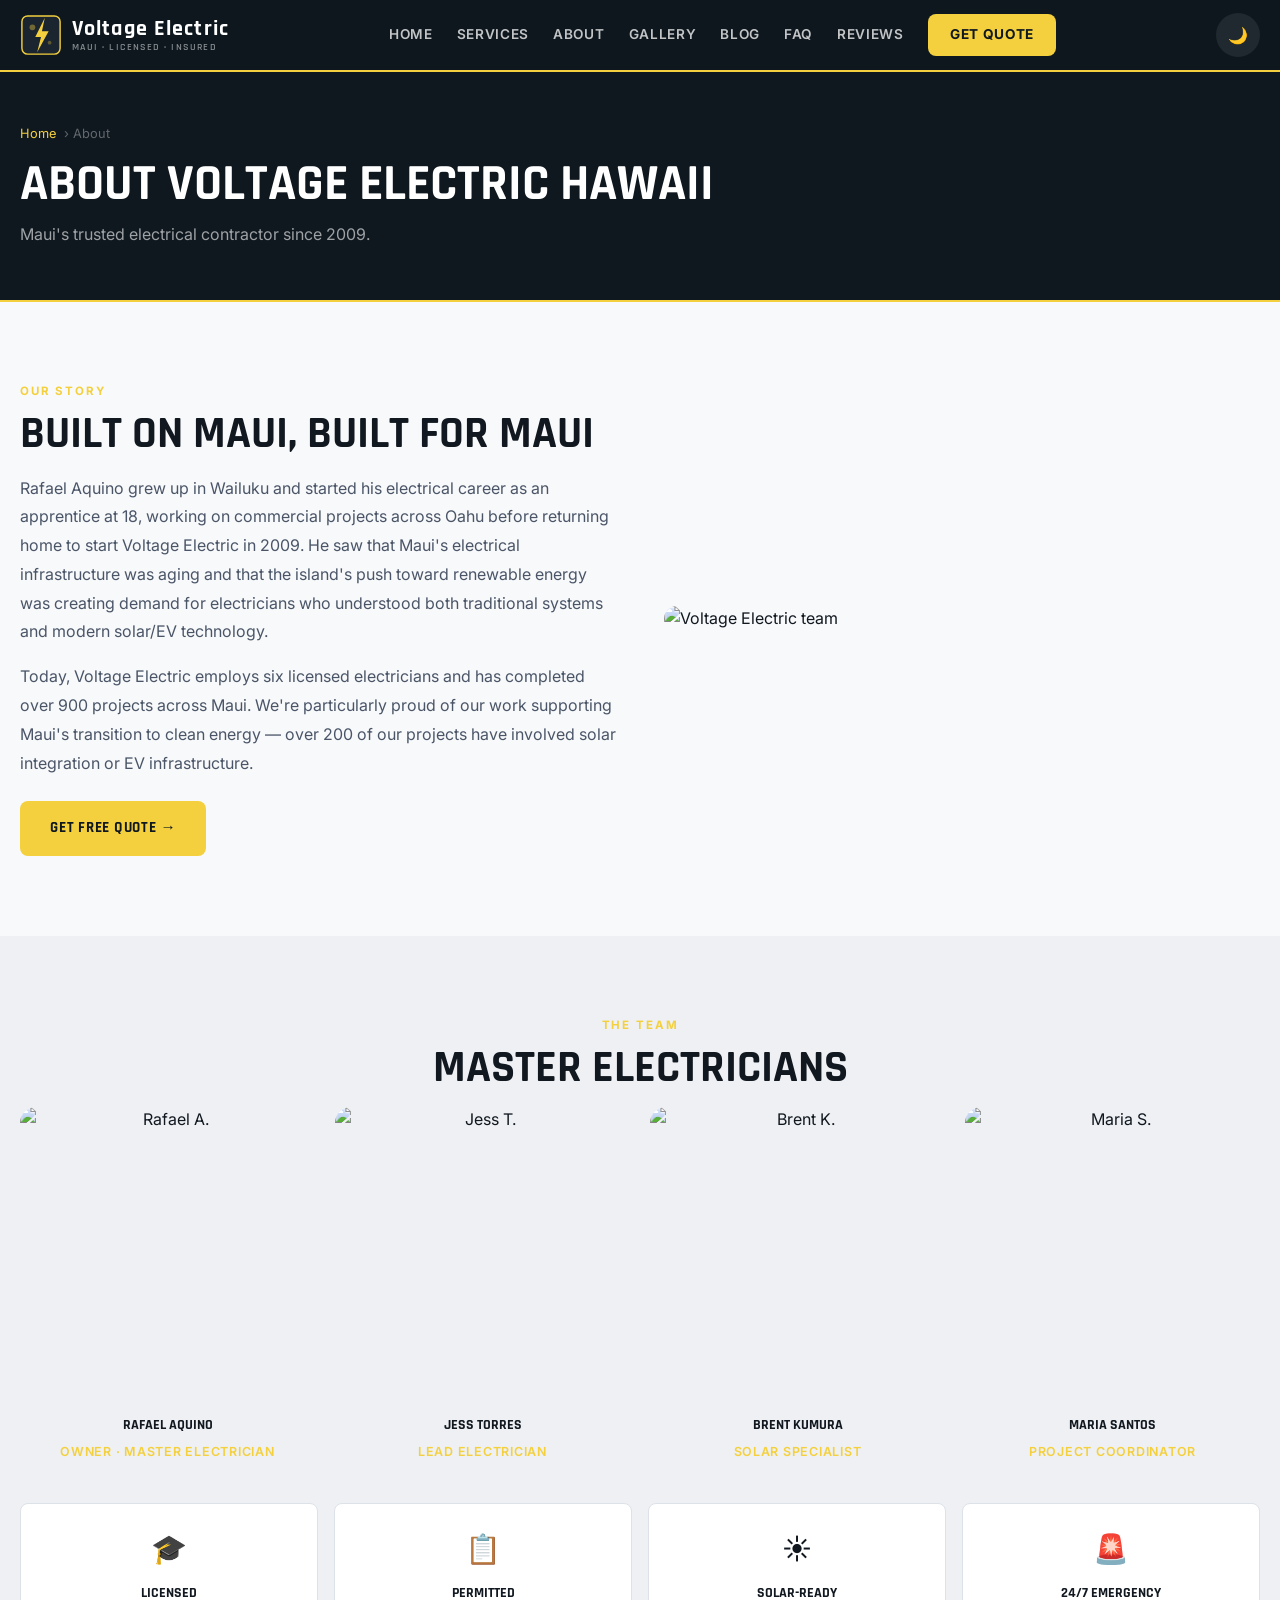
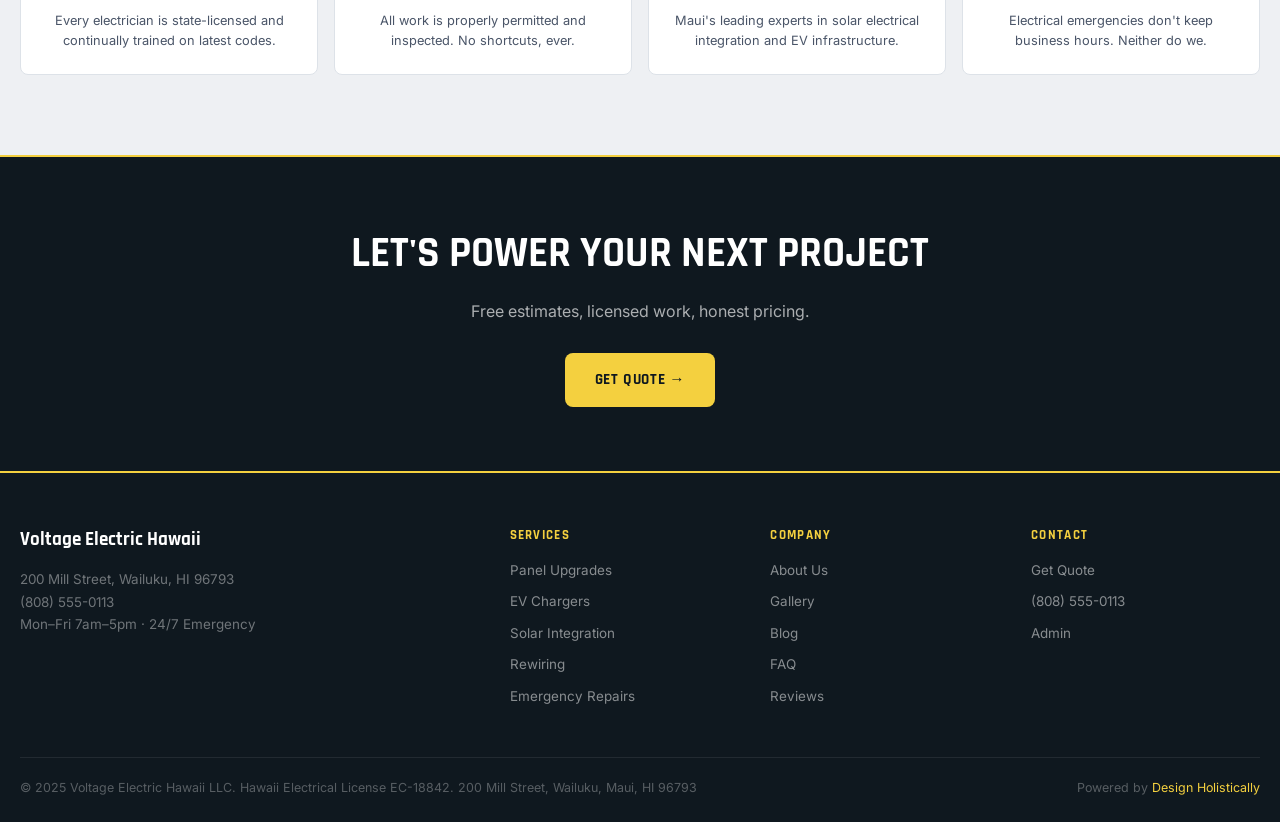
==== about.html @ 3997d010 "Initial commit: Voltage Electric Hawaii — Hawaii sample site (Wailuku, Maui)" ====
<!DOCTYPE html>
<html lang="en" data-theme="light">
<head>
<meta charset="UTF-8"/><meta name="viewport" content="width=device-width,initial-scale=1.0"/>
<title>About Us — Voltage Electric Hawaii</title>
<meta name="description" content="Voltage Electric Hawaii — Powering island homes and businesses. Maui's trusted electrician. Panel upgrades, EV chargers, solar integration, emergency repairs. (808) 555-0113"/>
<meta property="og:title" content="Voltage Electric Hawaii"/><meta property="og:type" content="website"/>
<link rel="stylesheet" href="css/style.css"/>
<script type="application/ld+json">{"@context":"https://schema.org","@type":"LocalBusiness","name":"Voltage Electric Hawaii","telephone":"(808) 555-0113","address":{"@type":"PostalAddress","streetAddress":"200 Mill Street","addressLocality":"Wailuku","addressRegion":"HI","postalCode":"96793"},"priceRange":"$$"}</script>
</head>
<body>
<header class="site-header">
  <div class="header-inner">
    <a href="index.html" class="logo-wrap">
      <svg viewBox="0 0 44 44" fill="none" width="42" height="42" aria-label="Voltage Electric Hawaii logo" xmlns="http://www.w3.org/2000/svg">
  <rect x="2" y="2" width="40" height="40" rx="6" fill="#1A252F"/>
  <rect x="2" y="2" width="40" height="40" rx="6" stroke="#F4D03F" stroke-width="1.5"/>
  <polygon points="26,4 16,24 22,24 18,40 30,18 23,18" fill="#F4D03F"/>
  <circle cx="13" cy="14" r="3" fill="#F4D03F" opacity="0.4"/>
  <circle cx="31" cy="30" r="2" fill="#F4D03F" opacity="0.3"/>
</svg>
      <div class="logo-text">Voltage Electric<span>Maui · Licensed · Insured</span></div>
    </a>
    <nav class="nav-links">
      <a href="index.html">Home</a><a href="services.html">Services</a><a href="about.html">About</a><a href="gallery.html">Gallery</a><a href="blog.html">Blog</a><a href="faq.html">FAQ</a><a href="reviews.html">Reviews</a>
      <a href="booking.html" class="btn-nav">Get Quote</a>
    </nav>
    <div class="header-actions">
      <button class="dark-toggle" id="darkToggle">🌙</button>
      <button class="hamburger" id="hamburger"><span></span><span></span><span></span></button>
    </div>
  </div>
</header>
<nav class="mobile-nav" id="mobileNav">
  <a href="index.html">Home</a><a href="services.html">Services</a><a href="about.html">About</a><a href="gallery.html">Gallery</a><a href="blog.html">Blog</a><a href="faq.html">FAQ</a><a href="reviews.html">Reviews</a><a href="booking.html">Get Quote</a>
</nav>

<div class="page-hero"><div class="page-hero-inner"><div class="breadcrumb"><a href="index.html">Home</a> › About</div><h1>About Voltage Electric Hawaii</h1><p>Maui's trusted electrical contractor since 2009.</p></div></div>
<section><div class="section-inner">
  <div class="about-grid">
    <div class="fade-up">
      <span class="section-label">Our Story</span>
      <h2 class="section-title">Built on Maui, Built for Maui</h2>
      <p style="color:var(--text-muted);line-height:1.8;margin-bottom:16px;">Rafael Aquino grew up in Wailuku and started his electrical career as an apprentice at 18, working on commercial projects across Oahu before returning home to start Voltage Electric in 2009. He saw that Maui's electrical infrastructure was aging and that the island's push toward renewable energy was creating demand for electricians who understood both traditional systems and modern solar/EV technology.</p>
      <p style="color:var(--text-muted);line-height:1.8;margin-bottom:24px;">Today, Voltage Electric employs six licensed electricians and has completed over 900 projects across Maui. We're particularly proud of our work supporting Maui's transition to clean energy — over 200 of our projects have involved solar integration or EV infrastructure.</p>
      <a href="booking.html" class="btn-primary">Get Free Quote →</a>
    </div>
    <div class="fade-up"><img src="https://picsum.photos/560/440?random=1307" alt="Voltage Electric team" style="border-radius:var(--radius-lg);width:100%;object-fit:cover;" /></div>
  </div>
</div></section>
<section class="bg-alt"><div class="section-inner">
  <div class="section-center fade-up"><span class="section-label">The Team</span><h2 class="section-title">Master Electricians</h2></div>
  <div class="team-grid">
    <div class="team-card fade-up"><img src="https://picsum.photos/280/280?random=1308" alt="Rafael A." /><h4>Rafael Aquino</h4><span>Owner · Master Electrician</span></div>
    <div class="team-card fade-up"><img src="https://picsum.photos/280/280?random=1309" alt="Jess T." /><h4>Jess Torres</h4><span>Lead Electrician</span></div>
    <div class="team-card fade-up"><img src="https://picsum.photos/280/280?random=1310" alt="Brent K." /><h4>Brent Kumura</h4><span>Solar Specialist</span></div>
    <div class="team-card fade-up"><img src="https://picsum.photos/280/280?random=1311" alt="Maria S." /><h4>Maria Santos</h4><span>Project Coordinator</span></div>
  </div>
  <div class="values-grid" style="margin-top:40px;">
    <div class="value-card fade-up"><div class="value-icon">🎓</div><h4>Licensed</h4><p>Every electrician is state-licensed and continually trained on latest codes.</p></div>
    <div class="value-card fade-up"><div class="value-icon">📋</div><h4>Permitted</h4><p>All work is properly permitted and inspected. No shortcuts, ever.</p></div>
    <div class="value-card fade-up"><div class="value-icon">☀️</div><h4>Solar-Ready</h4><p>Maui's leading experts in solar electrical integration and EV infrastructure.</p></div>
    <div class="value-card fade-up"><div class="value-icon">🚨</div><h4>24/7 Emergency</h4><p>Electrical emergencies don't keep business hours. Neither do we.</p></div>
  </div>
</div></section>
<div class="cta-band"><h2>Let's Power Your Next Project</h2><p>Free estimates, licensed work, honest pricing.</p><a href="booking.html" class="btn-primary">Get Quote →</a></div>
<footer class="site-footer">
  <div class="footer-inner">
    <div class="footer-grid">
      <div class="footer-brand">
        <div style="font-family:'Rajdhani',sans-serif;font-weight:700;font-size:1.2rem;color:#fff;">Voltage Electric Hawaii</div>
        <p>200 Mill Street, Wailuku, HI 96793<br>(808) 555-0113<br>Mon–Fri 7am–5pm · 24/7 Emergency</p>
      </div>
      <div class="footer-col"><h4>Services</h4><a href="services.html">Panel Upgrades</a><a href="services.html">EV Chargers</a><a href="services.html">Solar Integration</a><a href="services.html">Rewiring</a><a href="services.html">Emergency Repairs</a></div>
      <div class="footer-col"><h4>Company</h4><a href="about.html">About Us</a><a href="gallery.html">Gallery</a><a href="blog.html">Blog</a><a href="faq.html">FAQ</a><a href="reviews.html">Reviews</a></div>
      <div class="footer-col"><h4>Contact</h4><a href="booking.html">Get Quote</a><a href="tel:8085550113">(808) 555-0113</a><a href="admin.html">Admin</a></div>
    </div>
    <div class="footer-bottom">
      <span>© 2025 Voltage Electric Hawaii LLC. Hawaii Electrical License EC-18842. 200 Mill Street, Wailuku, Maui, HI 96793</span>
      <span>Powered by <a href="https://designholistically.com" target="_blank">Design Holistically</a></span>
    </div>
  </div>
</footer>
<button class="back-top" id="backTop">↑</button>
<script src="js/main.js"></script>
</body>
</html>
---- css/style.css ----
@import url('https://fonts.googleapis.com/css2?family=Rajdhani:wght@500;600;700&family=Inter:wght@400;500;600;700&display=swap');
:root {
  --primary: #1A252F;
  --primary-light: #243342;
  --primary-dark: #0f181f;
  --accent: #F4D03F;
  --accent-light: #f7dc6f;
  --accent-dark: #d4ac0d;
  --bg: #f8f9fa;
  --bg-secondary: #eef0f3;
  --bg-card: #ffffff;
  --text: #111820;
  --text-muted: #4a5568;
  --text-light: #8899aa;
  --border: #dde2e8;
  --shadow: 0 4px 24px rgba(26,37,47,0.10);
  --shadow-lg: 0 12px 48px rgba(26,37,47,0.18);
  --radius: 8px;
  --radius-lg: 16px;
  --header-h: 72px;
  --transition: 0.3s cubic-bezier(0.4,0,0.2,1);
}
[data-theme="dark"] {
  --bg: #0a1017;
  --bg-secondary: #111820;
  --bg-card: #19242f;
  --text: #e8ecf0;
  --text-muted: #7a8fa0;
  --text-light: #4a5f70;
  --border: #243342;
}
*, *::before, *::after { box-sizing: border-box; margin: 0; padding: 0; }
html { scroll-behavior: smooth; }
body { font-family: 'Inter', sans-serif; background: var(--bg); color: var(--text); line-height: 1.6; transition: background var(--transition), color var(--transition); }
img { max-width: 100%; display: block; }
a { color: inherit; text-decoration: none; }
button { cursor: pointer; border: none; background: none; font-family: inherit; }
.site-header { position: fixed; top: 0; left: 0; right: 0; z-index: 1000; height: var(--header-h); backdrop-filter: blur(16px); background: rgba(15,24,31,0.93); border-bottom: 2px solid var(--accent); display: flex; align-items: center; }
.header-inner { max-width: 1280px; margin: 0 auto; padding: 0 20px; width: 100%; display: flex; align-items: center; justify-content: space-between; }
.logo-wrap { display: flex; align-items: center; gap: 10px; }
.logo-text { font-family: 'Rajdhani', sans-serif; font-size: 1.4rem; font-weight: 700; color: #fff; letter-spacing: 0.05em; line-height: 1.1; }
.logo-text span { color: var(--accent); display: block; font-size: 0.65rem; font-weight: 600; letter-spacing: 0.14em; text-transform: uppercase; color: rgba(255,255,255,0.5); }
.nav-links { display: none; gap: 24px; align-items: center; }
.nav-links a { color: rgba(255,255,255,0.75); font-weight: 600; font-size: 0.85rem; letter-spacing: 0.05em; text-transform: uppercase; transition: color var(--transition); }
.nav-links a:hover { color: var(--accent); }
.nav-links .btn-nav { background: var(--accent); color: var(--primary-dark); padding: 10px 22px; border-radius: var(--radius); font-weight: 700; }
.header-actions { display: flex; align-items: center; gap: 10px; }
.dark-toggle { width: 44px; height: 44px; border-radius: 50%; background: rgba(255,255,255,0.08); color: #fff; display: flex; align-items: center; justify-content: center; font-size: 1rem; }
.dark-toggle:hover { background: var(--accent); color: var(--primary-dark); }
.hamburger { width: 44px; height: 44px; display: flex; flex-direction: column; align-items: center; justify-content: center; gap: 5px; background: rgba(255,255,255,0.08); border-radius: var(--radius); }
.hamburger span { display: block; width: 22px; height: 2px; background: #fff; border-radius: 2px; transition: all var(--transition); }
.hamburger.active span:nth-child(1) { transform: rotate(45deg) translate(5px,5px); }
.hamburger.active span:nth-child(2) { opacity: 0; }
.hamburger.active span:nth-child(3) { transform: rotate(-45deg) translate(5px,-5px); }
@media(min-width:768px){ .nav-links { display: flex; } .hamburger { display: none; } }
.mobile-nav { position: fixed; top: var(--header-h); left: 0; right: 0; bottom: 0; background: var(--primary-dark); z-index: 999; transform: translateX(100%); transition: transform var(--transition); padding: 28px 20px; display: flex; flex-direction: column; gap: 6px; }
.mobile-nav.open { transform: translateX(0); }
.mobile-nav a { color: #fff; font-size: 1.15rem; font-weight: 600; padding: 13px 0; border-bottom: 1px solid rgba(255,255,255,0.08); text-transform: uppercase; letter-spacing: 0.05em; }
.hero { min-height: 100vh; display: flex; align-items: center; position: relative; overflow: hidden; padding-top: var(--header-h); background: var(--primary-dark); }
.hero-bg { position: absolute; inset: 0; }
.hero-bg img { width: 100%; height: 100%; object-fit: cover; opacity: 0.2; }
.hero-overlay { position: absolute; inset: 0; background: linear-gradient(135deg, rgba(15,24,31,0.98) 0%, rgba(15,24,31,0.7) 100%); }
.hero-content { position: relative; z-index: 1; max-width: 1280px; margin: 0 auto; padding: 80px 20px; }
.hero-badge { display: inline-flex; align-items: center; gap: 8px; background: rgba(244,208,63,0.15); border: 1px solid var(--accent); color: var(--accent); padding: 6px 14px; border-radius: var(--radius); font-size: 0.75rem; font-weight: 700; letter-spacing: 0.12em; text-transform: uppercase; margin-bottom: 20px; }
.hero h1 { font-family: 'Rajdhani', sans-serif; font-size: clamp(3rem, 9vw, 6.5rem); font-weight: 700; color: #fff; line-height: 0.95; letter-spacing: -0.01em; margin-bottom: 20px; text-transform: uppercase; }
.hero h1 em { color: var(--accent); font-style: normal; }
.hero p { font-size: clamp(1rem, 2vw, 1.15rem); color: rgba(255,255,255,0.7); max-width: 520px; margin-bottom: 36px; }
.hero-cta { display: flex; flex-wrap: wrap; gap: 14px; }
.btn-primary { display: inline-flex; align-items: center; gap: 8px; background: var(--accent); color: var(--primary-dark); padding: 15px 30px; border-radius: var(--radius); font-weight: 700; font-size: 0.95rem; letter-spacing: 0.05em; transition: all var(--transition); text-transform: uppercase; font-family: 'Rajdhani', sans-serif; }
.btn-primary:hover { background: var(--accent-light); transform: translateY(-2px); box-shadow: 0 8px 24px rgba(244,208,63,0.35); }
.btn-secondary { display: inline-flex; align-items: center; gap: 8px; background: transparent; color: #fff; padding: 14px 30px; border-radius: var(--radius); font-weight: 700; font-size: 0.95rem; border: 2px solid rgba(255,255,255,0.3); letter-spacing: 0.05em; transition: all var(--transition); text-transform: uppercase; font-family: 'Rajdhani', sans-serif; }
.btn-secondary:hover { border-color: var(--accent); color: var(--accent); }
.hero-stats { display: flex; flex-wrap: wrap; gap: 40px; margin-top: 56px; padding-top: 36px; border-top: 1px solid rgba(255,255,255,0.1); }
.stat-num { font-family: 'Rajdhani', sans-serif; font-size: 2.4rem; font-weight: 700; color: var(--accent); line-height: 1; }
.stat-label { font-size: 0.72rem; color: rgba(255,255,255,0.45); text-transform: uppercase; letter-spacing: 0.1em; margin-top: 4px; }
section { padding: 80px 20px; }
.section-inner { max-width: 1280px; margin: 0 auto; }
.section-label { font-size: 0.72rem; font-weight: 700; color: var(--accent); letter-spacing: 0.16em; text-transform: uppercase; margin-bottom: 10px; display: block; }
.section-title { font-family: 'Rajdhani', sans-serif; font-size: clamp(1.8rem, 4vw, 2.8rem); font-weight: 700; color: var(--text); line-height: 1.1; margin-bottom: 14px; text-transform: uppercase; }
.section-sub { color: var(--text-muted); font-size: 1rem; max-width: 540px; margin-bottom: 44px; }
.section-center { text-align: center; }
.section-center .section-sub { margin-left: auto; margin-right: auto; }
.bg-alt { background: var(--bg-secondary); }
.services-grid { display: grid; grid-template-columns: 1fr; gap: 20px; }
@media(min-width:600px){ .services-grid { grid-template-columns: 1fr 1fr; } }
@media(min-width:1024px){ .services-grid { grid-template-columns: repeat(3, 1fr); } }
.service-card { background: var(--bg-card); border: 1px solid var(--border); border-radius: var(--radius-lg); padding: 28px; transition: all var(--transition); position: relative; overflow: hidden; }
.service-card::after { content: ''; position: absolute; bottom: 0; left: 0; right: 0; height: 3px; background: var(--accent); transform: scaleX(0); transition: transform var(--transition); transform-origin: left; }
.service-card:hover::after { transform: scaleX(1); }
.service-card:hover { transform: translateY(-4px); box-shadow: var(--shadow-lg); }
.service-icon { width: 52px; height: 52px; background: linear-gradient(135deg, var(--primary), var(--primary-light)); border-radius: var(--radius); display: flex; align-items: center; justify-content: center; margin-bottom: 18px; color: var(--accent); font-size: 1.4rem; border: 1px solid rgba(244,208,63,0.2); }
.service-card h3 { font-family: 'Rajdhani', sans-serif; font-size: 1.25rem; font-weight: 700; margin-bottom: 10px; text-transform: uppercase; letter-spacing: 0.04em; }
.service-card p { color: var(--text-muted); font-size: 0.9rem; line-height: 1.65; }
.service-price { margin-top: 16px; padding-top: 14px; border-top: 1px solid var(--border); font-weight: 700; color: var(--accent); font-size: 0.9rem; font-family: 'Rajdhani', sans-serif; }
.testimonials-grid { display: grid; grid-template-columns: 1fr; gap: 20px; }
@media(min-width:768px){ .testimonials-grid { grid-template-columns: repeat(3, 1fr); } }
.testimonial-card { background: var(--bg-card); border: 1px solid var(--border); border-radius: var(--radius-lg); padding: 24px; border-top: 3px solid var(--accent); }
.stars { color: var(--accent); font-size: 0.9rem; margin-bottom: 12px; letter-spacing: 2px; }
.testimonial-card blockquote { color: var(--text-muted); font-size: 0.9rem; line-height: 1.7; margin-bottom: 18px; }
.reviewer { display: flex; align-items: center; gap: 12px; }
.reviewer img { width: 44px; height: 44px; border-radius: 50%; object-fit: cover; }
.reviewer-name { font-weight: 700; font-size: 0.88rem; }
.reviewer-loc { font-size: 0.75rem; color: var(--text-muted); }
.cta-band { background: var(--primary-dark); padding: 64px 20px; text-align: center; border-top: 2px solid var(--accent); }
.cta-band h2 { font-family: 'Rajdhani', sans-serif; font-size: clamp(1.8rem, 4vw, 2.6rem); font-weight: 700; color: #fff; text-transform: uppercase; margin-bottom: 12px; }
.cta-band p { color: rgba(255,255,255,0.65); font-size: 1rem; margin-bottom: 28px; max-width: 440px; margin-left: auto; margin-right: auto; }
.team-grid { display: grid; grid-template-columns: 1fr 1fr; gap: 20px; }
@media(min-width:768px){ .team-grid { grid-template-columns: repeat(4, 1fr); } }
.team-card { text-align: center; }
.team-card img { width: 100%; aspect-ratio: 1; object-fit: cover; border-radius: var(--radius-lg); margin-bottom: 12px; }
.team-card h4 { font-weight: 700; font-size: 0.9rem; font-family: 'Rajdhani', sans-serif; text-transform: uppercase; }
.team-card span { font-size: 0.78rem; color: var(--accent); font-weight: 600; text-transform: uppercase; letter-spacing: 0.06em; }
.gallery-grid { display: grid; grid-template-columns: repeat(2, 1fr); gap: 10px; }
@media(min-width:600px){ .gallery-grid { grid-template-columns: repeat(3, 1fr); } }
@media(min-width:1024px){ .gallery-grid { grid-template-columns: repeat(4, 1fr); } }
.gallery-item { position: relative; overflow: hidden; border-radius: var(--radius); aspect-ratio: 4/3; }
.gallery-item img { width: 100%; height: 100%; object-fit: cover; transition: transform 0.4s ease; }
.gallery-item:hover img { transform: scale(1.07); }
.blog-grid { display: grid; grid-template-columns: 1fr; gap: 24px; }
@media(min-width:600px){ .blog-grid { grid-template-columns: 1fr 1fr; } }
@media(min-width:1024px){ .blog-grid { grid-template-columns: repeat(3, 1fr); } }
.blog-card { background: var(--bg-card); border: 1px solid var(--border); border-radius: var(--radius-lg); overflow: hidden; transition: all var(--transition); }
.blog-card:hover { transform: translateY(-4px); box-shadow: var(--shadow-lg); }
.blog-card img { width: 100%; height: 190px; object-fit: cover; }
.blog-card-body { padding: 20px; }
.blog-tag { display: inline-block; background: var(--accent); color: var(--primary-dark); font-size: 0.7rem; font-weight: 700; padding: 3px 10px; border-radius: 4px; text-transform: uppercase; letter-spacing: 0.08em; margin-bottom: 10px; font-family: 'Rajdhani', sans-serif; }
.blog-card h3 { font-family: 'Rajdhani', sans-serif; font-size: 1.15rem; font-weight: 700; line-height: 1.3; margin-bottom: 8px; text-transform: uppercase; }
.blog-card p { color: var(--text-muted); font-size: 0.86rem; line-height: 1.6; }
.blog-card-meta { margin-top: 12px; font-size: 0.75rem; color: var(--text-light); }
.booking-wrap { max-width: 700px; margin: 0 auto; background: var(--bg-card); border: 1px solid var(--border); border-radius: var(--radius-lg); padding: 36px; }
.step-indicator { display: flex; gap: 6px; margin-bottom: 36px; }
.step { flex: 1; height: 3px; background: var(--border); border-radius: 2px; transition: background var(--transition); }
.step.active { background: var(--accent); }
.step.done { background: var(--primary); }
.form-step { display: none; }
.form-step.active { display: block; }
.form-step h3 { font-family: 'Rajdhani', sans-serif; font-size: 1.4rem; font-weight: 700; margin-bottom: 22px; text-transform: uppercase; }
.form-group { margin-bottom: 18px; }
.form-group label { display: block; font-weight: 600; font-size: 0.85rem; margin-bottom: 6px; }
.form-group input, .form-group select, .form-group textarea { width: 100%; padding: 12px 14px; border: 2px solid var(--border); border-radius: var(--radius); background: var(--bg); color: var(--text); font-family: inherit; font-size: 0.95rem; transition: border-color var(--transition); }
.form-group input:focus, .form-group select:focus, .form-group textarea:focus { outline: none; border-color: var(--accent); }
.service-option { display: flex; align-items: center; gap: 12px; padding: 14px; border: 2px solid var(--border); border-radius: var(--radius); margin-bottom: 8px; cursor: pointer; transition: all var(--transition); }
.service-option:hover, .service-option.selected { border-color: var(--accent); background: rgba(244,208,63,0.05); }
.form-nav { display: flex; justify-content: space-between; align-items: center; margin-top: 24px; }
.btn-outline { background: transparent; border: 2px solid var(--border); color: var(--text); padding: 11px 26px; border-radius: var(--radius); font-weight: 700; font-size: 0.88rem; transition: all var(--transition); font-family: 'Rajdhani', sans-serif; text-transform: uppercase; }
.btn-outline:hover { border-color: var(--accent); color: var(--accent); }
.confirmation { text-align: center; padding: 36px 0; }
.confirmation .check { width: 68px; height: 68px; background: #27ae60; border-radius: 50%; display: flex; align-items: center; justify-content: center; margin: 0 auto 20px; font-size: 1.8rem; color: #fff; }
.faq-list { max-width: 780px; margin: 0 auto; }
.faq-item { border-bottom: 1px solid var(--border); }
.faq-q { width: 100%; text-align: left; padding: 20px 0; display: flex; justify-content: space-between; align-items: center; font-weight: 600; font-size: 0.95rem; color: var(--text); gap: 14px; background: none; }
.faq-q .icon { width: 26px; height: 26px; min-width: 26px; border-radius: 50%; background: var(--accent); color: var(--primary-dark); display: flex; align-items: center; justify-content: center; font-size: 1rem; transition: transform var(--transition); font-weight: 700; }
.faq-item.open .faq-q .icon { transform: rotate(45deg); }
.faq-a { display: none; padding: 0 0 18px; color: var(--text-muted); line-height: 1.7; font-size: 0.92rem; }
.faq-item.open .faq-a { display: block; }
.reviews-grid { display: grid; grid-template-columns: 1fr; gap: 18px; }
@media(min-width:600px){ .reviews-grid { grid-template-columns: 1fr 1fr; } }
@media(min-width:1024px){ .reviews-grid { grid-template-columns: repeat(4, 1fr); } }
.review-card { background: var(--bg-card); border: 1px solid var(--border); border-radius: var(--radius-lg); padding: 22px; }
.review-top { display: flex; align-items: center; gap: 10px; margin-bottom: 12px; }
.review-top img { width: 46px; height: 46px; border-radius: 50%; object-fit: cover; }
.review-name { font-weight: 700; font-size: 0.88rem; }
.review-date { font-size: 0.72rem; color: var(--text-light); }
.review-body { color: var(--text-muted); font-size: 0.86rem; line-height: 1.65; }
.about-grid { display: grid; grid-template-columns: 1fr; gap: 48px; align-items: center; }
@media(min-width:768px){ .about-grid { grid-template-columns: 1fr 1fr; } }
.values-grid { display: grid; grid-template-columns: 1fr 1fr; gap: 16px; margin-top: 40px; }
@media(min-width:768px){ .values-grid { grid-template-columns: repeat(4, 1fr); } }
.value-card { background: var(--bg-card); border: 1px solid var(--border); border-radius: var(--radius); padding: 22px; text-align: center; }
.value-icon { font-size: 1.8rem; margin-bottom: 10px; }
.value-card h4 { font-weight: 700; font-size: 0.88rem; font-family: 'Rajdhani', sans-serif; text-transform: uppercase; margin-bottom: 6px; }
.value-card p { font-size: 0.8rem; color: var(--text-muted); }
.site-footer { background: var(--primary-dark); color: rgba(255,255,255,0.65); padding: 52px 20px 24px; border-top: 2px solid var(--accent); }
.footer-inner { max-width: 1280px; margin: 0 auto; }
.footer-grid { display: grid; grid-template-columns: 1fr; gap: 32px; margin-bottom: 40px; }
@media(min-width:768px){ .footer-grid { grid-template-columns: 2fr 1fr 1fr 1fr; } }
.footer-brand p { font-size: 0.84rem; line-height: 1.7; margin-top: 12px; color: rgba(255,255,255,0.4); }
.footer-col h4 { color: var(--accent); font-weight: 700; font-size: 0.8rem; text-transform: uppercase; letter-spacing: 0.1em; margin-bottom: 14px; font-family: 'Rajdhani', sans-serif; }
.footer-col a { display: block; color: rgba(255,255,255,0.5); font-size: 0.84rem; margin-bottom: 10px; transition: color var(--transition); }
.footer-col a:hover { color: var(--accent); }
.footer-bottom { border-top: 1px solid rgba(255,255,255,0.08); padding-top: 20px; display: flex; flex-wrap: wrap; gap: 12px; justify-content: space-between; font-size: 0.78rem; color: rgba(255,255,255,0.3); }
.footer-bottom a { color: var(--accent); }
.back-top { position: fixed; bottom: 28px; right: 24px; width: 48px; height: 48px; background: var(--accent); color: var(--primary-dark); border-radius: 50%; display: flex; align-items: center; justify-content: center; font-size: 1.2rem; z-index: 900; opacity: 0; pointer-events: none; transition: all var(--transition); }
.back-top.show { opacity: 1; pointer-events: auto; }
.fade-up { opacity: 0; transform: translateY(28px); transition: opacity 0.6s ease, transform 0.6s ease; }
.fade-up.visible { opacity: 1; transform: translateY(0); }
.page-hero { padding: calc(var(--header-h) + 52px) 20px 52px; background: var(--primary-dark); border-bottom: 2px solid var(--accent); }
.page-hero-inner { max-width: 1280px; margin: 0 auto; }
.page-hero h1 { font-family: 'Rajdhani', sans-serif; font-size: clamp(2rem, 5vw, 3.2rem); font-weight: 700; color: #fff; text-transform: uppercase; line-height: 1.05; }
.page-hero p { color: rgba(255,255,255,0.6); font-size: 1rem; max-width: 520px; margin-top: 10px; }
.breadcrumb { display: flex; gap: 8px; align-items: center; font-size: 0.8rem; color: rgba(255,255,255,0.35); margin-bottom: 14px; }
.breadcrumb a { color: var(--accent); }
.post-hero { padding-top: var(--header-h); background: var(--primary-dark); border-bottom: 2px solid var(--accent); }
.post-hero-inner { max-width: 800px; margin: 0 auto; padding: 56px 20px; }
.post-hero h1 { font-family: 'Rajdhani', sans-serif; font-size: clamp(1.9rem, 5vw, 2.8rem); font-weight: 700; color: #fff; text-transform: uppercase; line-height: 1.1; }
.post-meta { display: flex; gap: 16px; flex-wrap: wrap; margin-top: 14px; font-size: 0.8rem; color: rgba(255,255,255,0.45); }
.post-content { max-width: 800px; margin: 0 auto; padding: 44px 20px; }
.post-content h2 { font-family: 'Rajdhani', sans-serif; font-size: 1.5rem; font-weight: 700; text-transform: uppercase; margin: 32px 0 12px; color: var(--primary); }
[data-theme="dark"] .post-content h2 { color: var(--accent); }
.post-content p { color: var(--text-muted); line-height: 1.8; margin-bottom: 14px; }
.post-content ul { padding-left: 22px; margin-bottom: 14px; color: var(--text-muted); line-height: 1.8; }
#adminLogin { min-height:100vh; display:flex; align-items:center; justify-content:center; background:var(--primary-dark); padding:20px; }
#adminDash { display:none; }
.login-card { background: var(--bg-card); border-radius: var(--radius-lg); padding: 44px; max-width: 400px; width: 100%; border: 1px solid var(--border); }
.login-card h2 { font-family:'Rajdhani',sans-serif; font-size:1.7rem; font-weight:700; text-transform:uppercase; margin-bottom:8px; }
.login-card p { color:var(--text-muted); margin-bottom:28px; font-size:0.88rem; }
.dash-header { background: var(--primary); padding: 14px 22px; display: flex; align-items: center; justify-content: space-between; border-bottom: 2px solid var(--accent); }
.dash-header h1 { font-family:'Rajdhani',sans-serif; font-size:1.3rem; font-weight:700; color:#fff; text-transform:uppercase; }
.dash-stats { display: grid; grid-template-columns: repeat(2,1fr); gap: 14px; padding: 20px; }
@media(min-width:600px){ .dash-stats { grid-template-columns: repeat(4,1fr); } }
.dash-stat { background: var(--bg-card); border: 1px solid var(--border); border-radius: var(--radius); padding: 18px; text-align: center; }
.dash-stat .num { font-family:'Rajdhani',sans-serif; font-size:1.9rem; font-weight:700; color:var(--accent); }
.dash-stat .lbl { font-size:0.75rem; color:var(--text-muted); text-transform:uppercase; letter-spacing:0.06em; }
.dash-section { padding: 0 20px 20px; }
.dash-section h3 { font-family:'Rajdhani',sans-serif; font-size:1.1rem; font-weight:700; text-transform:uppercase; margin-bottom:12px; border-bottom:2px solid var(--accent); padding-bottom:6px; }
.data-table { width:100%; border-collapse:collapse; font-size:0.86rem; }
.data-table th { background:var(--bg-secondary); padding:9px 12px; text-align:left; font-weight:700; color:var(--text-muted); font-size:0.75rem; text-transform:uppercase; }
.data-table td { padding:11px 12px; border-bottom:1px solid var(--border); }
.badge { display:inline-block; padding:2px 9px; border-radius:999px; font-size:0.7rem; font-weight:700; }
.badge-green { background:#d5f5e3; color:#1e8449; }
.badge-yellow { background:#fef9e7; color:#b7950b; }
.badge-blue { background:#d6eaf8; color:#1a5276; }
.dash-tabs { display:flex; gap:4px; padding:0 20px; border-bottom:2px solid var(--border); overflow-x:auto; }
.dash-tab { padding:11px 18px; font-weight:700; font-size:0.82rem; text-transform:uppercase; color:var(--text-muted); cursor:pointer; border-bottom:3px solid transparent; margin-bottom:-2px; white-space:nowrap; background:none; font-family:'Rajdhani',sans-serif; letter-spacing:0.05em; }
.dash-tab.active { color:var(--accent); border-bottom-color:var(--accent); }
.tab-panel { display:none; }
.tab-panel.active { display:block; }
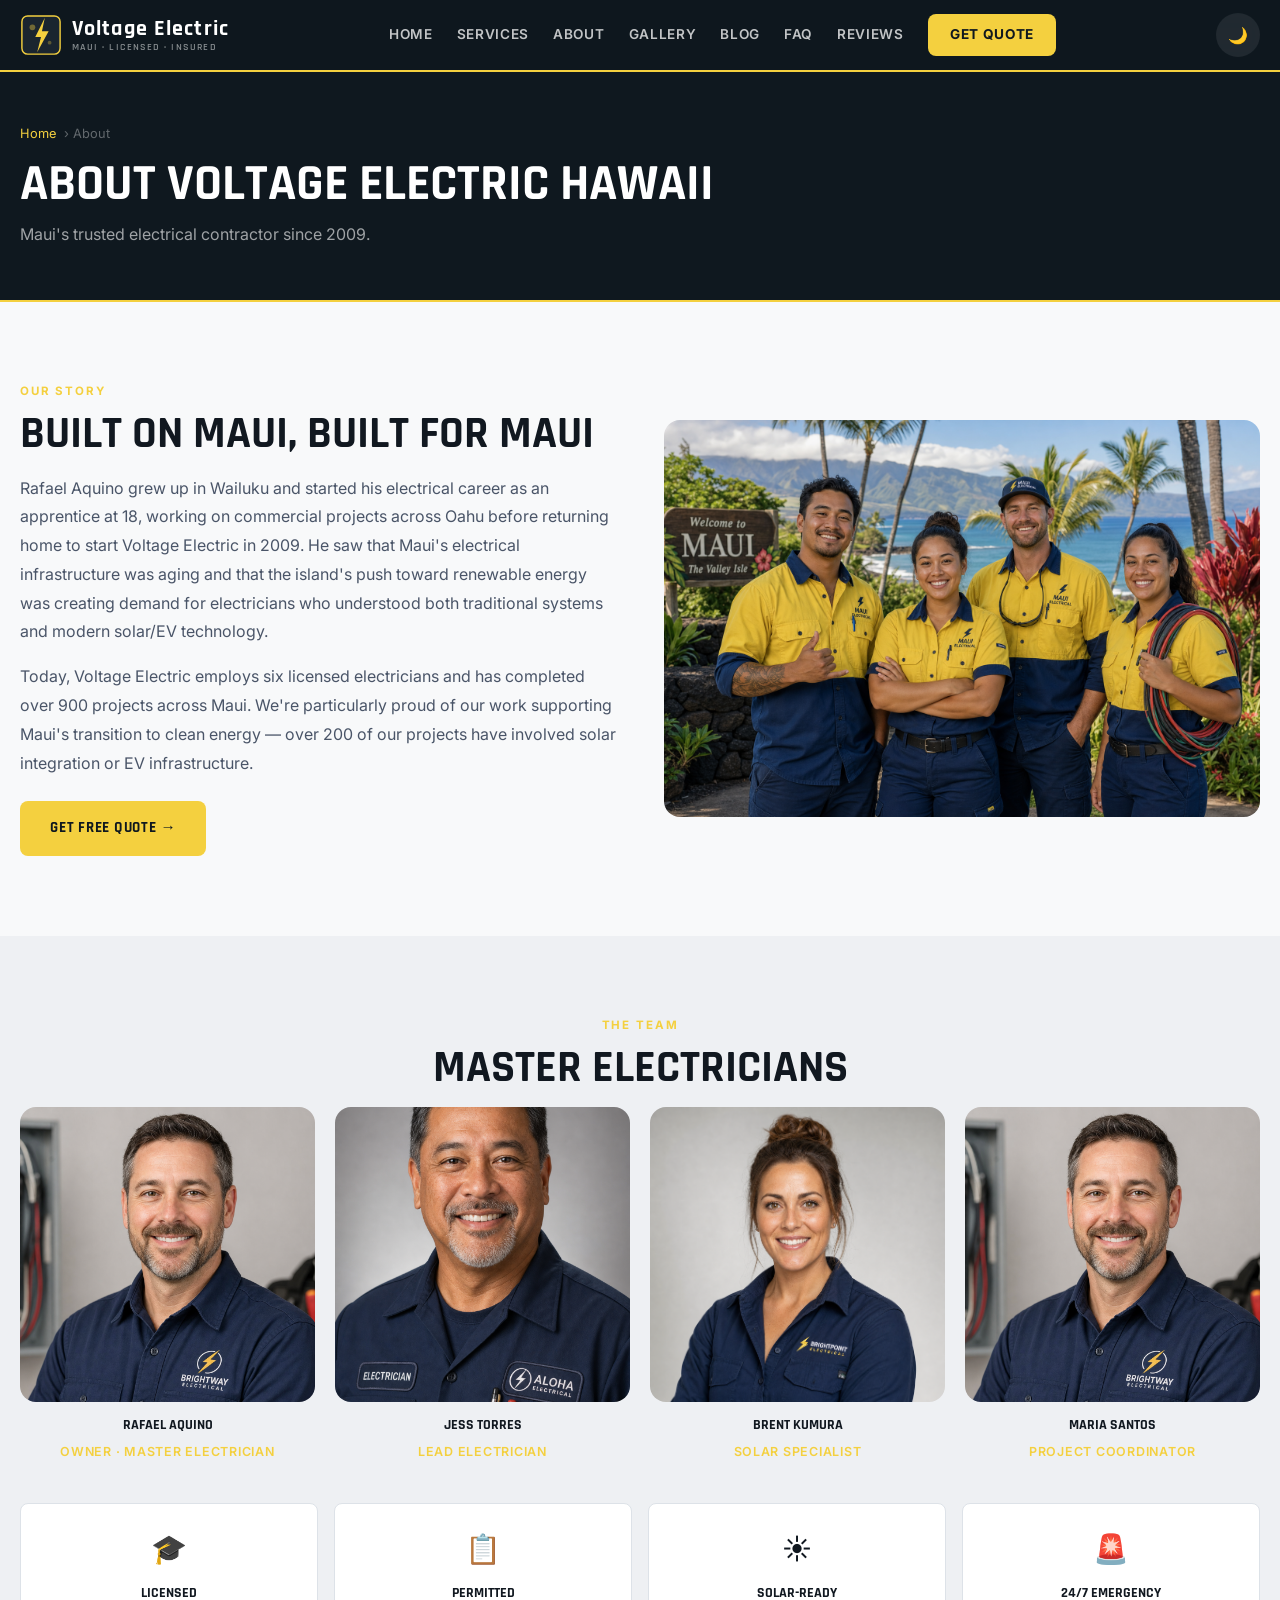
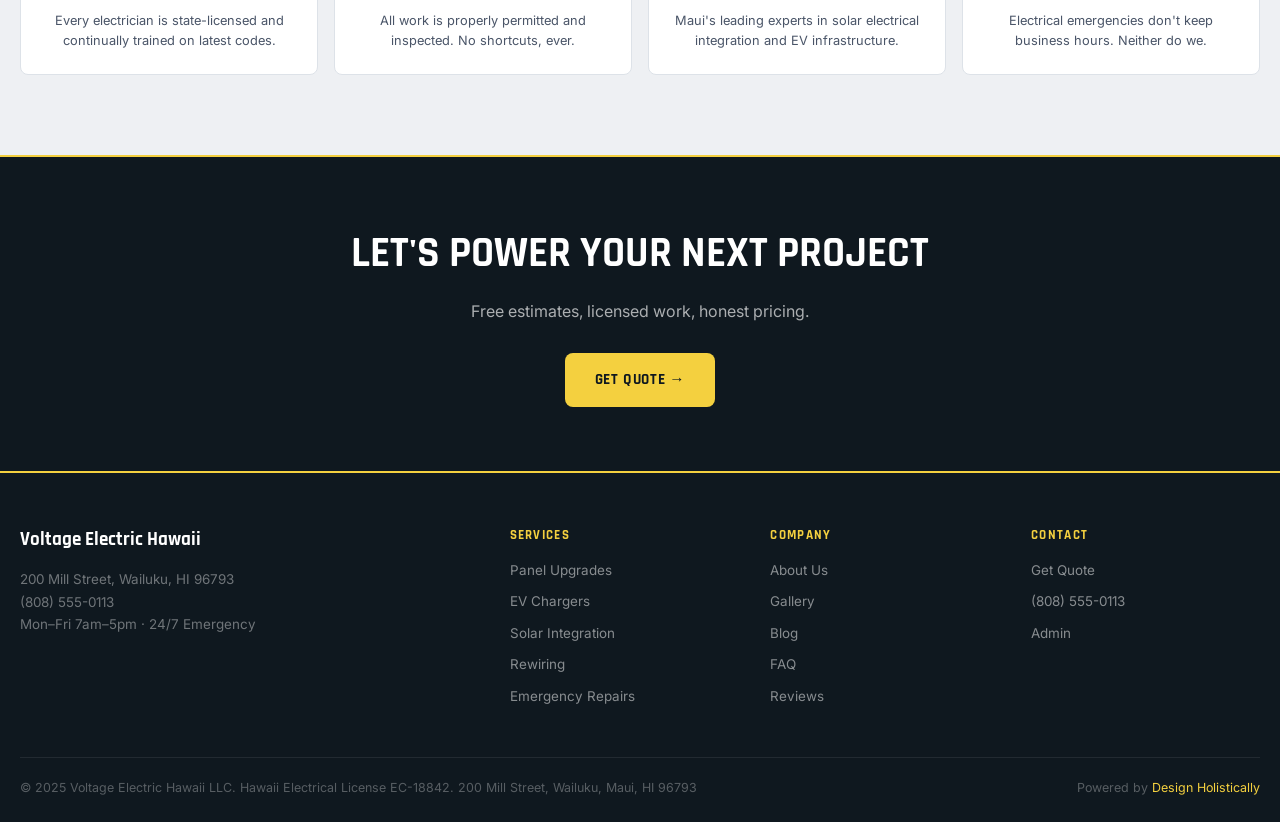
==== commit 9f3921b7: "Initial commit: Voltage Electric Hawaii — Hawaii sample site (Wailuku, Maui)" ====
--- a/about.html
+++ b/about.html
@@ -45,16 +45,16 @@
       <p style="color:var(--text-muted);line-height:1.8;margin-bottom:24px;">Today, Voltage Electric employs six licensed electricians and has completed over 900 projects across Maui. We're particularly proud of our work supporting Maui's transition to clean energy — over 200 of our projects have involved solar integration or EV infrastructure.</p>
       <a href="booking.html" class="btn-primary">Get Free Quote →</a>
     </div>
-    <div class="fade-up"><img src="https://picsum.photos/560/440?random=1307" alt="Voltage Electric team" style="border-radius:var(--radius-lg);width:100%;object-fit:cover;" /></div>
+    <div class="fade-up"><img src="images/about.png" alt="Voltage Electric team" style="border-radius:var(--radius-lg);width:100%;object-fit:cover;" /></div>
   </div>
 </div></section>
 <section class="bg-alt"><div class="section-inner">
   <div class="section-center fade-up"><span class="section-label">The Team</span><h2 class="section-title">Master Electricians</h2></div>
   <div class="team-grid">
-    <div class="team-card fade-up"><img src="https://picsum.photos/280/280?random=1308" alt="Rafael A." /><h4>Rafael Aquino</h4><span>Owner · Master Electrician</span></div>
-    <div class="team-card fade-up"><img src="https://picsum.photos/280/280?random=1309" alt="Jess T." /><h4>Jess Torres</h4><span>Lead Electrician</span></div>
-    <div class="team-card fade-up"><img src="https://picsum.photos/280/280?random=1310" alt="Brent K." /><h4>Brent Kumura</h4><span>Solar Specialist</span></div>
-    <div class="team-card fade-up"><img src="https://picsum.photos/280/280?random=1311" alt="Maria S." /><h4>Maria Santos</h4><span>Project Coordinator</span></div>
+    <div class="team-card fade-up"><img src="images/avatar-1.png" alt="Rafael A." /><h4>Rafael Aquino</h4><span>Owner · Master Electrician</span></div>
+    <div class="team-card fade-up"><img src="images/avatar-2.png" alt="Jess T." /><h4>Jess Torres</h4><span>Lead Electrician</span></div>
+    <div class="team-card fade-up"><img src="images/avatar-3.png" alt="Brent K." /><h4>Brent Kumura</h4><span>Solar Specialist</span></div>
+    <div class="team-card fade-up"><img src="images/avatar-1.png" alt="Maria S." /><h4>Maria Santos</h4><span>Project Coordinator</span></div>
   </div>
   <div class="values-grid" style="margin-top:40px;">
     <div class="value-card fade-up"><div class="value-icon">🎓</div><h4>Licensed</h4><p>Every electrician is state-licensed and continually trained on latest codes.</p></div>
